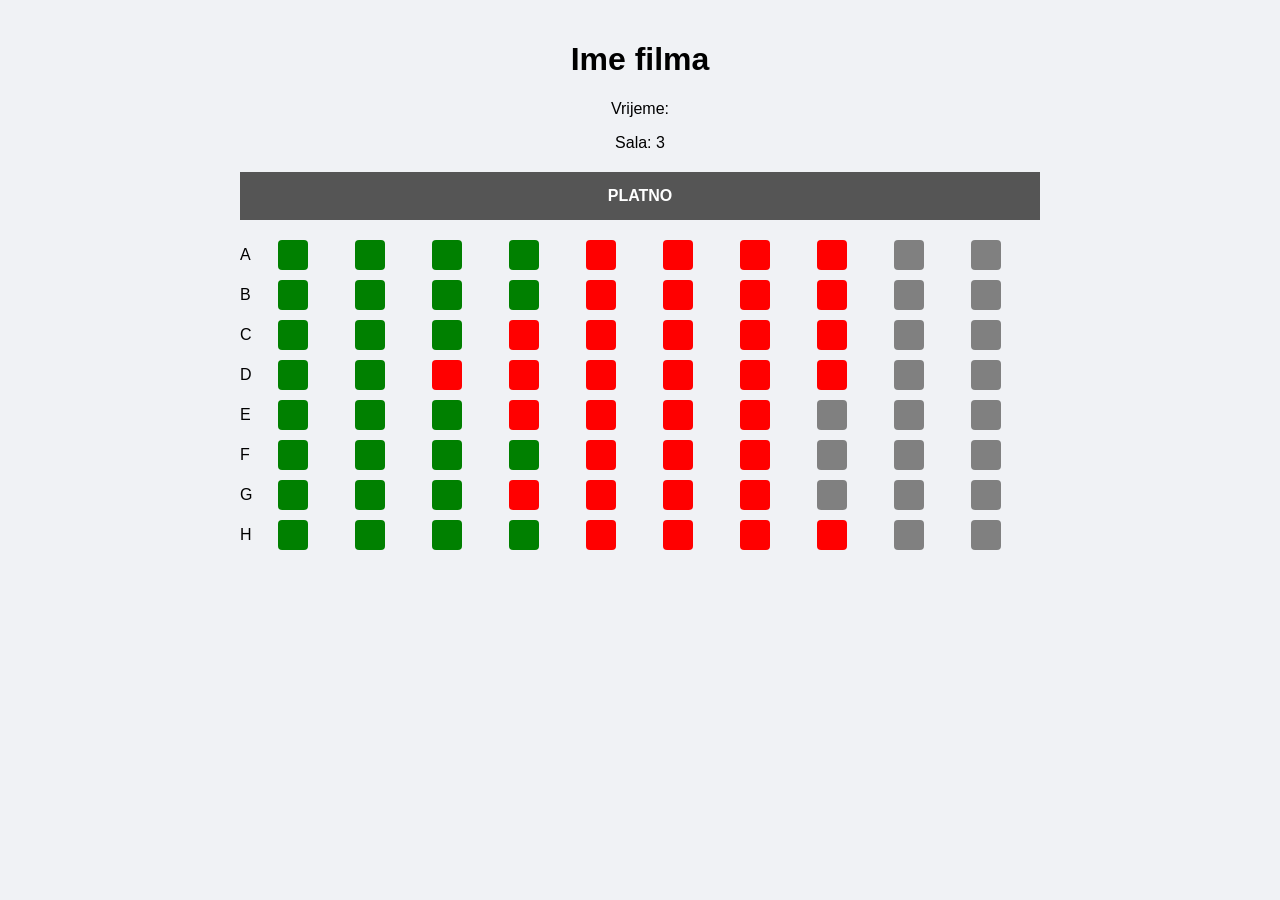
==== html/sala.html @ 803a7f48 "Zadatak 3" ====
<!DOCTYPE html>
<html lang="bs">
<head>
  <meta charset="UTF-8">
  <meta name="viewport" content="width=device-width, initial-scale=1.0">
  <title>Sala</title>
  <link rel="stylesheet" href="../css/sala.css">
</head>
<body>

<div class="page">

  <div class="info">
    <h1>Ime filma</h1>
    <p>Vrijeme: </p>
    <p>Sala: 3</p>
  </div>

  <div class="screen">PLATNO</div>

  <div class="hall">

    <!-- RED A -->
    <div class="row">
      <span>A</span>
      <div class="seat free"></div>
      <div class="seat free"></div>
      <div class="seat free"></div>
      <div class="seat free"></div>
      <div class="seat taken"></div>
      <div class="seat taken"></div>
      <div class="seat taken"></div>
      <div class="seat taken"></div>
      <div class="seat reserved"></div>
      <div class="seat reserved"></div>
    </div>

    <!-- RED B -->
    <div class="row">
      <span>B</span>
      <div class="seat free"></div>
      <div class="seat free"></div>
      <div class="seat free"></div>
      <div class="seat free"></div>
      <div class="seat taken"></div>
      <div class="seat taken"></div>
      <div class="seat taken"></div>
      <div class="seat taken"></div>
      <div class="seat reserved"></div>
      <div class="seat reserved"></div>
    </div>

    <!-- RED C -->
    <div class="row">
      <span>C</span>
      <div class="seat free"></div>
      <div class="seat free"></div>
      <div class="seat free"></div>
      <div class="seat taken"></div>
      <div class="seat taken"></div>
      <div class="seat taken"></div>
      <div class="seat taken"></div>
      <div class="seat taken"></div>
      <div class="seat reserved"></div>
      <div class="seat reserved"></div>
    </div>

    <!-- RED D -->
    <div class="row">
      <span>D</span>
      <div class="seat free"></div>
      <div class="seat free"></div>
      <div class="seat taken"></div>
      <div class="seat taken"></div>
      <div class="seat taken"></div>
      <div class="seat taken"></div>
      <div class="seat taken"></div>
      <div class="seat taken"></div>
      <div class="seat reserved"></div>
      <div class="seat reserved"></div>
    </div>

    <!-- RED E -->
    <div class="row">
      <span>E</span>
      <div class="seat free"></div>
      <div class="seat free"></div>
      <div class="seat free"></div>
      <div class="seat taken"></div>
      <div class="seat taken"></div>
      <div class="seat taken"></div>
      <div class="seat taken"></div>
      <div class="seat reserved"></div>
      <div class="seat reserved"></div>
      <div class="seat reserved"></div>
    </div>

    <!-- RED F -->
    <div class="row">
      <span>F</span>
      <div class="seat free"></div>
      <div class="seat free"></div>
      <div class="seat free"></div>
      <div class="seat free"></div>
      <div class="seat taken"></div>
      <div class="seat taken"></div>
      <div class="seat taken"></div>
      <div class="seat reserved"></div>
      <div class="seat reserved"></div>
      <div class="seat reserved"></div>
    </div>

    <!-- RED G -->
    <div class="row">
      <span>G</span>
      <div class="seat free"></div>
      <div class="seat free"></div>
      <div class="seat free"></div>
      <div class="seat taken"></div>
      <div class="seat taken"></div>
      <div class="seat taken"></div>
      <div class="seat taken"></div>
      <div class="seat reserved"></div>
      <div class="seat reserved"></div>
      <div class="seat reserved"></div>
    </div>

    <!-- RED H -->
    <div class="row">
      <span>H</span>
      <div class="seat free"></div>
      <div class="seat free"></div>
      <div class="seat free"></div>
      <div class="seat free"></div>
      <div class="seat taken"></div>
      <div class="seat taken"></div>
      <div class="seat taken"></div>
      <div class="seat taken"></div>
      <div class="seat reserved"></div>
      <div class="seat reserved"></div>
    </div>

  </div>

</div>

</body>
</html>
---- css/sala.css ----
body {
  font-family: Arial;
  background: #f0f2f5;
  margin: 0;
  padding: 20px;
}

.page {
  max-width: 800px;
  margin: auto;
}

.info {
  text-align: center;
}

.screen {
  background: #555;
  color: white;
  text-align: center;
  padding: 15px;
  margin: 20px 0;
  font-weight: bold;
}

.hall {
  display: grid;
  gap: 10px;
}

.row {
  display: grid;
  grid-template-columns: 30px repeat(10, 1fr);
  gap: 8px;
  align-items: center;
}

.seat {
  width: 30px;
  height: 30px;
  border-radius: 4px;
}

.free { background: green; }
.taken { background: red; }
.reserved { background: gray; }

/* responsive */
@media (max-width: 600px) {
  .seat {
    width: 20px;
    height: 20px;
  }
}
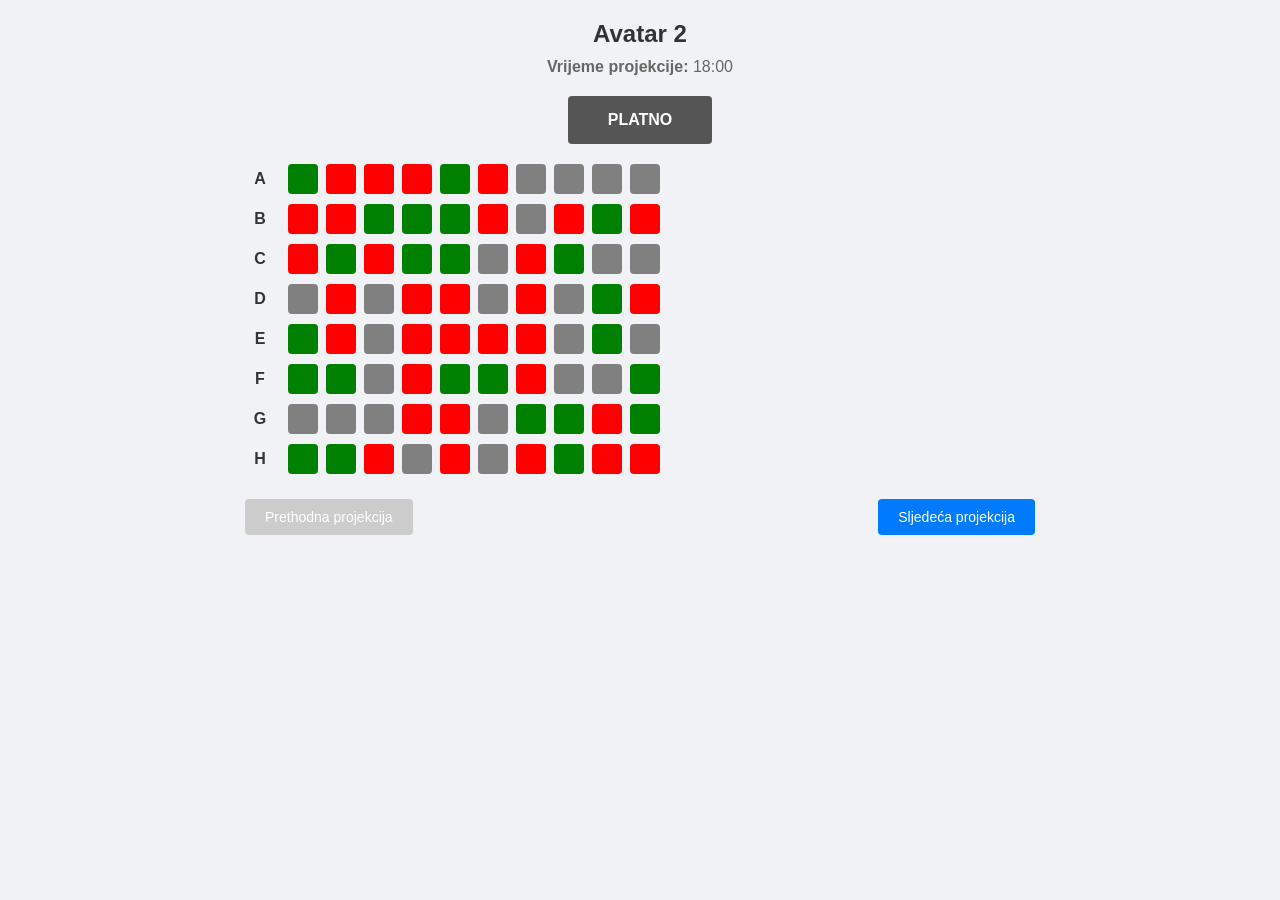
==== commit 9d658e9c: "Dinamički prikaz kino sale sa navigacijom i rezervacijom" ====
--- a/html/sala.html
+++ b/html/sala.html
@@ -3,146 +3,18 @@
 <head>
   <meta charset="UTF-8">
   <meta name="viewport" content="width=device-width, initial-scale=1.0">
-  <title>Sala</title>
+  <title>Kino Sala</title>
   <link rel="stylesheet" href="../css/sala.css">
 </head>
 <body>
 
 <div class="page">
+  <!-- Dinamički sadržaj će biti iscrtvan ovdje -->
+  <div id="sala"></div>
+</div>
 
-  <div class="info">
-    <h1>Ime filma</h1>
-    <p>Vrijeme: </p>
-    <p>Sala: 3</p>
-  </div>
-
-  <div class="screen">PLATNO</div>
-
-  <div class="hall">
-
-    <!-- RED A -->
-    <div class="row">
-      <span>A</span>
-      <div class="seat free"></div>
-      <div class="seat free"></div>
-      <div class="seat free"></div>
-      <div class="seat free"></div>
-      <div class="seat taken"></div>
-      <div class="seat taken"></div>
-      <div class="seat taken"></div>
-      <div class="seat taken"></div>
-      <div class="seat reserved"></div>
-      <div class="seat reserved"></div>
-    </div>
-
-    <!-- RED B -->
-    <div class="row">
-      <span>B</span>
-      <div class="seat free"></div>
-      <div class="seat free"></div>
-      <div class="seat free"></div>
-      <div class="seat free"></div>
-      <div class="seat taken"></div>
-      <div class="seat taken"></div>
-      <div class="seat taken"></div>
-      <div class="seat taken"></div>
-      <div class="seat reserved"></div>
-      <div class="seat reserved"></div>
-    </div>
-
-    <!-- RED C -->
-    <div class="row">
-      <span>C</span>
-      <div class="seat free"></div>
-      <div class="seat free"></div>
-      <div class="seat free"></div>
-      <div class="seat taken"></div>
-      <div class="seat taken"></div>
-      <div class="seat taken"></div>
-      <div class="seat taken"></div>
-      <div class="seat taken"></div>
-      <div class="seat reserved"></div>
-      <div class="seat reserved"></div>
-    </div>
-
-    <!-- RED D -->
-    <div class="row">
-      <span>D</span>
-      <div class="seat free"></div>
-      <div class="seat free"></div>
-      <div class="seat taken"></div>
-      <div class="seat taken"></div>
-      <div class="seat taken"></div>
-      <div class="seat taken"></div>
-      <div class="seat taken"></div>
-      <div class="seat taken"></div>
-      <div class="seat reserved"></div>
-      <div class="seat reserved"></div>
-    </div>
-
-    <!-- RED E -->
-    <div class="row">
-      <span>E</span>
-      <div class="seat free"></div>
-      <div class="seat free"></div>
-      <div class="seat free"></div>
-      <div class="seat taken"></div>
-      <div class="seat taken"></div>
-      <div class="seat taken"></div>
-      <div class="seat taken"></div>
-      <div class="seat reserved"></div>
-      <div class="seat reserved"></div>
-      <div class="seat reserved"></div>
-    </div>
-
-    <!-- RED F -->
-    <div class="row">
-      <span>F</span>
-      <div class="seat free"></div>
-      <div class="seat free"></div>
-      <div class="seat free"></div>
-      <div class="seat free"></div>
-      <div class="seat taken"></div>
-      <div class="seat taken"></div>
-      <div class="seat taken"></div>
-      <div class="seat reserved"></div>
-      <div class="seat reserved"></div>
-      <div class="seat reserved"></div>
-    </div>
-
-    <!-- RED G -->
-    <div class="row">
-      <span>G</span>
-      <div class="seat free"></div>
-      <div class="seat free"></div>
-      <div class="seat free"></div>
-      <div class="seat taken"></div>
-      <div class="seat taken"></div>
-      <div class="seat taken"></div>
-      <div class="seat taken"></div>
-      <div class="seat reserved"></div>
-      <div class="seat reserved"></div>
-      <div class="seat reserved"></div>
-    </div>
-
-    <!-- RED H -->
-    <div class="row">
-      <span>H</span>
-      <div class="seat free"></div>
-      <div class="seat free"></div>
-      <div class="seat free"></div>
-      <div class="seat free"></div>
-      <div class="seat taken"></div>
-      <div class="seat taken"></div>
-      <div class="seat taken"></div>
-      <div class="seat taken"></div>
-      <div class="seat reserved"></div>
-      <div class="seat reserved"></div>
-    </div>
-
-  </div>
-
-</div>
+<script src="../scripts/app.js"></script>
+<script src="../scripts/kinoSala.js"></script>
 
 </body>
 </html>
--- a/css/sala.css
+++ b/css/sala.css
@@ -45,10 +45,118 @@
 .taken { background: red; }
 .reserved { background: gray; }
 
+/* Dinamički prikaz */
+.info-header {
+  text-align: center;
+  margin-bottom: 20px;
+}
+
+.info-header h2 {
+  margin: 0 0 10px 0;
+  color: #333;
+}
+
+.info-header p {
+  margin: 5px 0;
+  color: #666;
+}
+
+.platno-wrapper {
+  display: flex;
+  justify-content: center;
+  margin: 20px 0;
+}
+
+.platno {
+  background: #555;
+  color: white;
+  text-align: center;
+  padding: 15px 40px;
+  font-weight: bold;
+  border-radius: 4px;
+}
+
+.sjedista-grid {
+  display: grid;
+  gap: 10px;
+  margin: 20px 0;
+}
+
+.red {
+  display: grid;
+  grid-template-columns: 40px repeat(10, 30px);
+  gap: 8px;
+  align-items: center;
+}
+
+.oznaka-reda {
+  text-align: center;
+  font-weight: bold;
+  color: #333;
+}
+
+.sjediste {
+  width: 30px;
+  height: 30px;
+  border-radius: 4px;
+  cursor: pointer;
+  transition: all 0.2s;
+}
+
+.sjediste.slobodno {
+  background: green;
+}
+
+.sjediste.slobodno:hover {
+  background: darkgreen;
+  transform: scale(1.1);
+}
+
+.sjediste.zauzeto {
+  background: red;
+  cursor: not-allowed;
+}
+
+.sjediste.rezervisano {
+  background: gray;
+  cursor: not-allowed;
+}
+
+/* Dugmadi */
+button {
+  padding: 10px 20px;
+  margin: 5px;
+  background: #007bff;
+  color: white;
+  border: none;
+  border-radius: 4px;
+  cursor: pointer;
+  font-size: 14px;
+  transition: background 0.3s;
+}
+
+button:hover {
+  background: #0056b3;
+}
+
+button:disabled {
+  background: #ccc;
+  cursor: not-allowed;
+}
+
 /* responsive */
 @media (max-width: 600px) {
   .seat {
     width: 20px;
     height: 20px;
   }
+  
+  .sjediste {
+    width: 20px;
+    height: 20px;
+  }
+  
+  .red {
+    grid-template-columns: 30px repeat(10, 20px);
+  }
 }
